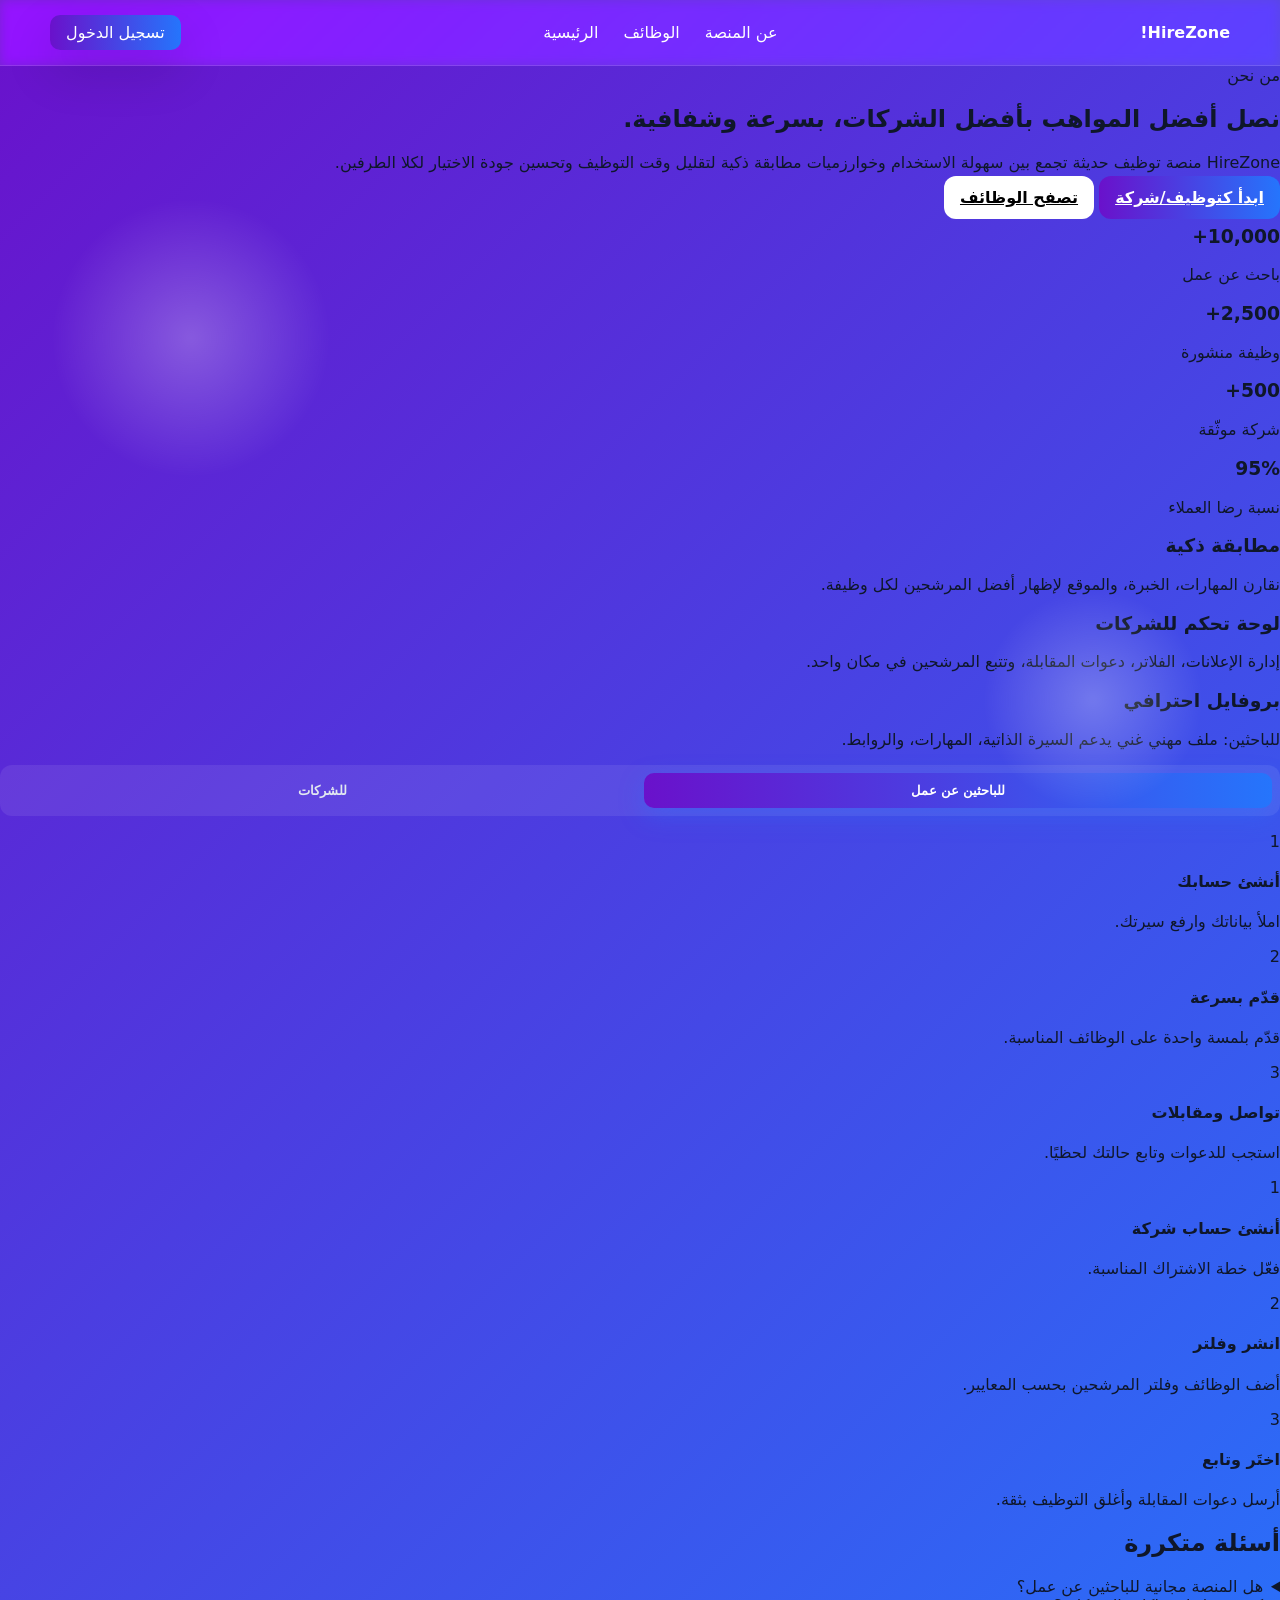
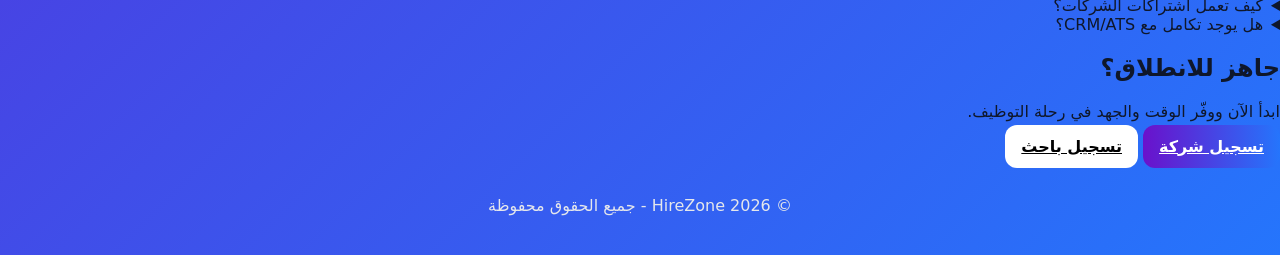
==== about.html @ fec482b3 "Create about.html" ====
<!DOCTYPE html>
<html lang="ar" dir="rtl">
<head>
  <meta charset="UTF-8">
  <meta name="viewport" content="width=device-width, initial-scale=1.0">
  <title>عن المنصة | HireZone</title>
  <link rel="stylesheet" href="styles.css">
</head>
<body>
  <header>
    <div class="container nav">
      <div class="logo">HireZone!</div>
      <nav>
        <a href="about.html" class="active">عن المنصة</a>
        <a href="#">الوظائف</a>
        <a href="index.html">الرئيسية</a>
      </nav>
      <a href="login.html" class="login-btn">تسجيل الدخول</a>
    </div>
  </header>

  <!-- Hero -->
  <section class="about-hero">
    <div class="shell">
      <span class="pill">من نحن</span>
      <h1>نصل أفضل المواهب بأفضل الشركات، بسرعة وشفافية.</h1>
      <p>HireZone منصة توظيف حديثة تجمع بين سهولة الاستخدام وخوارزميات مطابقة ذكية لتقليل وقت التوظيف وتحسين جودة الاختيار لكلا الطرفين.</p>
      <div class="hero-cta">
        <a href="login.html" class="btn primary">ابدأ كتوظيف/شركة</a>
        <a href="#" class="btn secondary">تصفح الوظائف</a>
      </div>
    </div>
    <!-- فقاعات خلفية خفيفة -->
    <div class="bg-bubble b1"></div>
    <div class="bg-bubble b2"></div>
  </section>

  <!-- KPIs -->
  <section class="kpis container-narrow">
    <div class="kpi"><h3>10,000+</h3><p>باحث عن عمل</p></div>
    <div class="kpi"><h3>2,500+</h3><p>وظيفة منشورة</p></div>
    <div class="kpi"><h3>500+</h3><p>شركة موثّقة</p></div>
    <div class="kpi"><h3>95%</h3><p>نسبة رضا العملاء</p></div>
  </section>

  <!-- لماذا HireZone -->
  <section class="container-narrow about-grid">
    <article class="feature">
      <h3>مطابقة ذكية</h3>
      <p>نقارن المهارات، الخبرة، والموقع لإظهار أفضل المرشحين لكل وظيفة.</p>
    </article>
    <article class="feature">
      <h3>لوحة تحكم للشركات</h3>
      <p>إدارة الإعلانات، الفلاتر، دعوات المقابلة، وتتبع المرشحين في مكان واحد.</p>
    </article>
    <article class="feature">
      <h3>بروفايل احترافي</h3>
      <p>للباحثين: ملف مهني غني يدعم السيرة الذاتية، المهارات، والروابط.</p>
    </article>
  </section>

  <!-- كيف تعمل -->
  <section class="how-it-works container-narrow">
    <div class="tabs small" role="tablist" aria-label="كيف تعمل المنصة">
      <button class="tab active" data-tab="seek">للباحثين عن عمل</button>
      <button class="tab" data-tab="comp">للشركات</button>
    </div>

    <div id="steps-seek" class="stepper visible">
      <div class="step">
        <span class="badge">1</span>
        <div><h4>أنشئ حسابك</h4><p>املأ بياناتك وارفع سيرتك.</p></div>
      </div>
      <div class="step">
        <span class="badge">2</span>
        <div><h4>قدّم بسرعة</h4><p>قدّم بلمسة واحدة على الوظائف المناسبة.</p></div>
      </div>
      <div class="step">
        <span class="badge">3</span>
        <div><h4>تواصل ومقابلات</h4><p>استجب للدعوات وتابع حالتك لحظيًا.</p></div>
      </div>
    </div>

    <div id="steps-comp" class="stepper">
      <div class="step">
        <span class="badge">1</span>
        <div><h4>أنشئ حساب شركة</h4><p>فعّل خطة الاشتراك المناسبة.</p></div>
      </div>
      <div class="step">
        <span class="badge">2</span>
        <div><h4>انشر وفلتر</h4><p>أضف الوظائف وفلتر المرشحين بحسب المعايير.</p></div>
      </div>
      <div class="step">
        <span class="badge">3</span>
        <div><h4>اختَر وتابع</h4><p>أرسل دعوات المقابلة وأغلق التوظيف بثقة.</p></div>
      </div>
    </div>
  </section>

  <!-- أسئلة متكررة -->
  <section class="container-narrow faq">
    <h2>أسئلة متكررة</h2>
    <details class="acc">
      <summary>هل المنصة مجانية للباحثين عن عمل؟</summary>
      <p>نعم، إنشاء الحساب والتقديم على الوظائف مجاني للباحثين عن عمل.</p>
    </details>
    <details class="acc">
      <summary>كيف تعمل اشتراكات الشركات؟</summary>
      <p>خطط مرنة بحسب عدد الإعلانات والوصول لملفات المرشحين.</p>
    </details>
    <details class="acc">
      <summary>هل يوجد تكامل مع CRM/ATS؟</summary>
      <p>نعم، نوفر تكاملات API جاهزة ويمكن تخصيصها حسب احتياجكم.</p>
    </details>
  </section>

  <!-- CTA نهائي -->
  <section class="container-narrow final-cta">
    <h2>جاهز للانطلاق؟</h2>
    <p>ابدأ الآن ووفّر الوقت والجهد في رحلة التوظيف.</p>
    <div>
      <a href="login.html" class="btn primary">تسجيل شركة</a>
      <a href="login.html" class="btn secondary">تسجيل باحث</a>
    </div>
  </section>

  <footer>
    <p>© <span id="year"></span> HireZone - جميع الحقوق محفوظة</p>
  </footer>

  <script>
    document.getElementById('year').textContent = new Date().getFullYear();

    // تبويب "كيف تعمل"
    const tabButtons = document.querySelectorAll('.how-it-works .tab');
    const seek = document.getElementById('steps-seek');
    const comp = document.getElementById('steps-comp');
    tabButtons.forEach(b => {
      b.addEventListener('click', () => {
        tabButtons.forEach(x => x.classList.remove('active'));
        b.classList.add('active');
        const isSeek = b.dataset.tab === 'seek';
        seek.classList.toggle('visible', isSeek);
        comp.classList.toggle('visible', !isSeek);
      });
    });
  </script>
</body>
</html>
---- styles.css ----
:root{
  --indigo:#6a11cb;
  --blue:#2575fc;
  --ink:#0f172a;
  --muted:#64748b;
  --panel:#ffffff;
  --ring:rgba(37,117,252,.25);
  --shadow:0 20px 50px rgba(2,6,23,.15);
  --radius:16px;
}
*{box-sizing:border-box}
body{
  margin:0;
  font-family:'Tajawal',system-ui,-apple-system,Segoe UI,Roboto,'Helvetica Neue',Arial;
  color:#0f172a;
  background:linear-gradient(135deg,var(--indigo) 0%,var(--blue) 100%);
}

/* ===== الرئيسية ===== */
.container{display:flex;justify-content:space-between;align-items:center;padding:15px 50px}
header{background:rgba(255,255,255,.08);backdrop-filter:saturate(160%) blur(6px);border-bottom:1px solid rgba(255,255,255,.12)}
.logo{font-weight:800;color:#fff}
nav a{margin:0 10px;color:#fff;text-decoration:none}
.login-btn{padding:8px 16px;border-radius:10px;background:linear-gradient(90deg,var(--indigo),var(--blue));color:#fff;text-decoration:none;box-shadow:var(--shadow)}
.hero{text-align:center;color:#fff;padding:80px 16px}
.hero h1{font-size:42px;margin:0 0 12px}
.hero h1 span{color:#ffdf5d}
.hero p{opacity:.9}
.buttons .btn{display:inline-block;margin:6px 8px;padding:12px 18px;border-radius:10px;text-decoration:none}
.btn.primary{background:linear-gradient(90deg,var(--indigo),var(--blue));color:#fff}
.btn.secondary{background:#fff;color:#000}
.stats{display:flex;justify-content:center;gap:30px;flex-wrap:wrap;background:rgba(255,255,255,.08);padding:24px 16px;margin:24px}
.stat h2{color:#fff;margin:0}
.stat p{color:#e5e7eb;margin:6px 0 0}
footer{color:#e5e7eb;text-align:center;padding:24px}

/* ===== تسجيل الدخول ===== */
.login-page{min-height:100vh;position:relative;color:#fff;overflow:hidden}
.glass-header,.glass-footer{background:rgba(255,255,255,.06);backdrop-filter:saturate(160%) blur(6px);border-bottom:1px solid rgba(255,255,255,.12)}
.glass-footer{border-top:1px solid rgba(255,255,255,.12);border-bottom:0}

/* فقاعات */
.bg-bubble{position:absolute;border-radius:50%;filter:blur(2px);opacity:.25;pointer-events:none}
.b1{width:280px;height:280px;left:4%;top:22%;background:radial-gradient(closest-side,#fff,transparent);animation:float 12s ease-in-out infinite}
.b2{width:220px;height:220px;right:6%;bottom:10%;background:radial-gradient(closest-side,#fff,transparent);animation:float 11s 1.5s ease-in-out infinite}
.b3{width:140px;height:140px;right:20%;top:12%;background:radial-gradient(closest-side,#fff,transparent);animation:float 10s .8s ease-in-out infinite}
@keyframes float{50%{transform:translateY(-15px)}}

.login-hero{min-height:calc(100vh - 140px);display:grid;place-items:center;padding:40px 16px}
.glass{background:rgba(255,255,255,.08);backdrop-filter:saturate(160%) blur(18px);border:1px solid rgba(255,255,255,.35)}
.login-card{width:100%;max-width:560px;border-radius:22px;box-shadow:var(--shadow);padding:28px;color:#f8fafc}
.login-logo{width:56px;height:56px;border-radius:16px;margin:0 auto 12px;background:linear-gradient(135deg,var(--indigo),var(--blue));display:grid;place-items:center;font-size:26px;box-shadow:0 10px 30px rgba(37,117,252,.35)}
.login-title{margin:0;text-align:center}
.login-sub{text-align:center;color:#cbd5e1;margin:6px 0 16px}

/* Tabs */
.tabs{display:grid;grid-template-columns:1fr 1fr;gap:8px;background:rgba(255,255,255,.08);padding:8px;border-radius:12px;margin-bottom:16px}
.tab{display:flex;align-items:center;justify-content:center;gap:8px;padding:10px 12px;border-radius:10px;border:0;background:transparent;color:#e2e8f0;cursor:pointer;font-weight:700;transition:.2s}
.tab svg{opacity:.9}
.tab.active{background:linear-gradient(90deg,var(--indigo),var(--blue));color:#fff;box-shadow:0 8px 24px rgba(37,117,252,.35)}

/* Inputs */
.form{display:none;animation:fade .25s ease}
.form.visible{display:block}
@keyframes fade{from{opacity:0;translate:0 4px}to{opacity:1;translate:0 0}}

.field{display:block;margin-bottom:12px}
.field > span{display:block;color:#e5e7eb;margin:4px 4px 8px;font-size:14px}
.with-icon{display:flex;align-items:center;gap:10px;border:1px solid rgba(255,255,255,.35);border-radius:12px;padding:10px 12px;background:rgba(255,255,255,.06)}
.with-icon svg{width:18px;height:18px;color:#e2e8f0}
.with-icon input{flex:1;border:0;outline:0;background:transparent;color:#fff;font-size:15px}
.with-icon input::placeholder{color:#cbd5e1}
.with-icon:focus-within{border-color:#ffffff;box-shadow:0 0 0 4px var(--ring)}

.check{display:inline-flex;align-items:center;gap:8px;color:#e2e8f0;font-size:14px;margin:6px 0 14px}

/* Buttons */
.btn{border:0;border-radius:12px;padding:12px 16px;cursor:pointer;font-weight:800}
.btn.full{width:100%}
.btn.gradient{background:linear-gradient(90deg,var(--indigo),var(--blue));color:#fff;box-shadow:0 10px 30px rgba(37,117,252,.35);transition:transform .08s ease, box-shadow .2s ease}
.btn.gradient:hover{transform:translateY(-1px);box-shadow:0 16px 40px rgba(37,117,252,.45)}
.btn.outline{background:#fff;color:#0f172a;border:1px solid #e2e8f0}

/* Helpers */
.helpers{display:flex;justify-content:center;align-items:center;gap:10px;margin-top:12px;font-size:14px}
.helpers a{color:#dbeafe;text-decoration:none}
.helpers a:hover{text-decoration:underline}

@media (max-width:560px){
  .container{padding:12px 16px}
  .login-card{border-radius:18px;padding:22px}
}
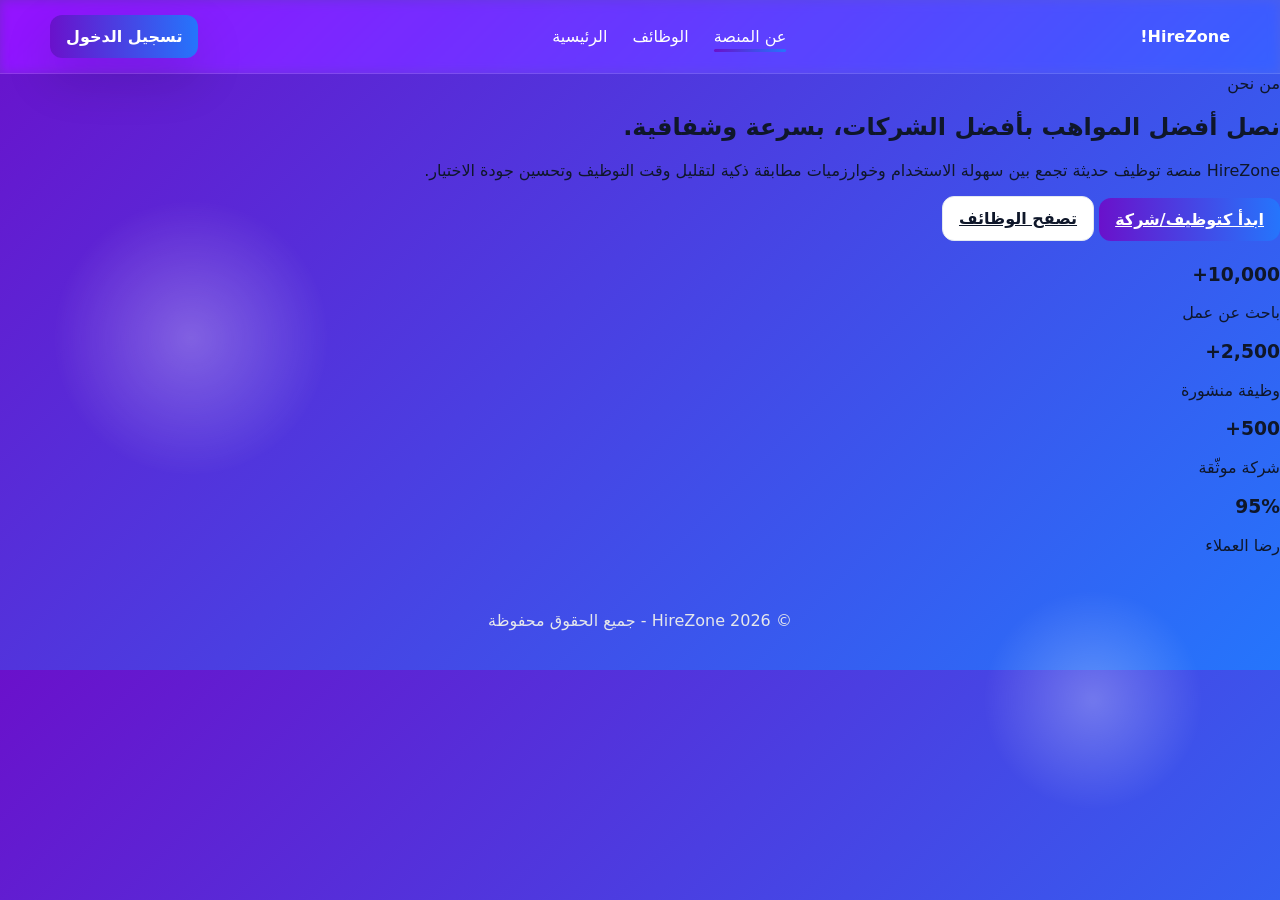
==== commit 039b62ab: "Add files via upload" ====
--- a/about.html
+++ b/about.html
@@ -15,135 +15,36 @@
         <a href="#">الوظائف</a>
         <a href="index.html">الرئيسية</a>
       </nav>
-      <a href="login.html" class="login-btn">تسجيل الدخول</a>
+      <a href="login.html" class="login-btn btn ripple">تسجيل الدخول</a>
     </div>
   </header>
 
-  <!-- Hero -->
   <section class="about-hero">
-    <div class="shell">
+    <div class="shell" data-reveal>
       <span class="pill">من نحن</span>
       <h1>نصل أفضل المواهب بأفضل الشركات، بسرعة وشفافية.</h1>
-      <p>HireZone منصة توظيف حديثة تجمع بين سهولة الاستخدام وخوارزميات مطابقة ذكية لتقليل وقت التوظيف وتحسين جودة الاختيار لكلا الطرفين.</p>
+      <p>HireZone منصة توظيف حديثة تجمع بين سهولة الاستخدام وخوارزميات مطابقة ذكية لتقليل وقت التوظيف وتحسين جودة الاختيار.</p>
       <div class="hero-cta">
-        <a href="login.html" class="btn primary">ابدأ كتوظيف/شركة</a>
-        <a href="#" class="btn secondary">تصفح الوظائف</a>
+        <a href="login.html" class="btn primary ripple">ابدأ كتوظيف/شركة</a>
+        <a href="#" class="btn secondary ripple">تصفح الوظائف</a>
       </div>
     </div>
-    <!-- فقاعات خلفية خفيفة -->
     <div class="bg-bubble b1"></div>
     <div class="bg-bubble b2"></div>
   </section>
 
-  <!-- KPIs -->
-  <section class="kpis container-narrow">
+  <section class="kpis container-narrow" data-reveal>
     <div class="kpi"><h3>10,000+</h3><p>باحث عن عمل</p></div>
     <div class="kpi"><h3>2,500+</h3><p>وظيفة منشورة</p></div>
     <div class="kpi"><h3>500+</h3><p>شركة موثّقة</p></div>
-    <div class="kpi"><h3>95%</h3><p>نسبة رضا العملاء</p></div>
-  </section>
-
-  <!-- لماذا HireZone -->
-  <section class="container-narrow about-grid">
-    <article class="feature">
-      <h3>مطابقة ذكية</h3>
-      <p>نقارن المهارات، الخبرة، والموقع لإظهار أفضل المرشحين لكل وظيفة.</p>
-    </article>
-    <article class="feature">
-      <h3>لوحة تحكم للشركات</h3>
-      <p>إدارة الإعلانات، الفلاتر، دعوات المقابلة، وتتبع المرشحين في مكان واحد.</p>
-    </article>
-    <article class="feature">
-      <h3>بروفايل احترافي</h3>
-      <p>للباحثين: ملف مهني غني يدعم السيرة الذاتية، المهارات، والروابط.</p>
-    </article>
-  </section>
-
-  <!-- كيف تعمل -->
-  <section class="how-it-works container-narrow">
-    <div class="tabs small" role="tablist" aria-label="كيف تعمل المنصة">
-      <button class="tab active" data-tab="seek">للباحثين عن عمل</button>
-      <button class="tab" data-tab="comp">للشركات</button>
-    </div>
-
-    <div id="steps-seek" class="stepper visible">
-      <div class="step">
-        <span class="badge">1</span>
-        <div><h4>أنشئ حسابك</h4><p>املأ بياناتك وارفع سيرتك.</p></div>
-      </div>
-      <div class="step">
-        <span class="badge">2</span>
-        <div><h4>قدّم بسرعة</h4><p>قدّم بلمسة واحدة على الوظائف المناسبة.</p></div>
-      </div>
-      <div class="step">
-        <span class="badge">3</span>
-        <div><h4>تواصل ومقابلات</h4><p>استجب للدعوات وتابع حالتك لحظيًا.</p></div>
-      </div>
-    </div>
-
-    <div id="steps-comp" class="stepper">
-      <div class="step">
-        <span class="badge">1</span>
-        <div><h4>أنشئ حساب شركة</h4><p>فعّل خطة الاشتراك المناسبة.</p></div>
-      </div>
-      <div class="step">
-        <span class="badge">2</span>
-        <div><h4>انشر وفلتر</h4><p>أضف الوظائف وفلتر المرشحين بحسب المعايير.</p></div>
-      </div>
-      <div class="step">
-        <span class="badge">3</span>
-        <div><h4>اختَر وتابع</h4><p>أرسل دعوات المقابلة وأغلق التوظيف بثقة.</p></div>
-      </div>
-    </div>
-  </section>
-
-  <!-- أسئلة متكررة -->
-  <section class="container-narrow faq">
-    <h2>أسئلة متكررة</h2>
-    <details class="acc">
-      <summary>هل المنصة مجانية للباحثين عن عمل؟</summary>
-      <p>نعم، إنشاء الحساب والتقديم على الوظائف مجاني للباحثين عن عمل.</p>
-    </details>
-    <details class="acc">
-      <summary>كيف تعمل اشتراكات الشركات؟</summary>
-      <p>خطط مرنة بحسب عدد الإعلانات والوصول لملفات المرشحين.</p>
-    </details>
-    <details class="acc">
-      <summary>هل يوجد تكامل مع CRM/ATS؟</summary>
-      <p>نعم، نوفر تكاملات API جاهزة ويمكن تخصيصها حسب احتياجكم.</p>
-    </details>
-  </section>
-
-  <!-- CTA نهائي -->
-  <section class="container-narrow final-cta">
-    <h2>جاهز للانطلاق؟</h2>
-    <p>ابدأ الآن ووفّر الوقت والجهد في رحلة التوظيف.</p>
-    <div>
-      <a href="login.html" class="btn primary">تسجيل شركة</a>
-      <a href="login.html" class="btn secondary">تسجيل باحث</a>
-    </div>
+    <div class="kpi"><h3>95%</h3><p>رضا العملاء</p></div>
   </section>
 
   <footer>
     <p>© <span id="year"></span> HireZone - جميع الحقوق محفوظة</p>
   </footer>
 
-  <script>
-    document.getElementById('year').textContent = new Date().getFullYear();
-
-    // تبويب "كيف تعمل"
-    const tabButtons = document.querySelectorAll('.how-it-works .tab');
-    const seek = document.getElementById('steps-seek');
-    const comp = document.getElementById('steps-comp');
-    tabButtons.forEach(b => {
-      b.addEventListener('click', () => {
-        tabButtons.forEach(x => x.classList.remove('active'));
-        b.classList.add('active');
-        const isSeek = b.dataset.tab === 'seek';
-        seek.classList.toggle('visible', isSeek);
-        comp.classList.toggle('visible', !isSeek);
-      });
-    });
-  </script>
+  <script src="app.js"></script>
+  <script>document.getElementById('year').textContent=new Date().getFullYear();</script>
 </body>
-</html>
+</html>
--- a/styles.css
+++ b/styles.css
@@ -1,3 +1,4 @@
+
 :root{
   --indigo:#6a11cb;
   --blue:#2575fc;
@@ -9,83 +10,76 @@
   --radius:16px;
 }
 *{box-sizing:border-box}
-body{
-  margin:0;
-  font-family:'Tajawal',system-ui,-apple-system,Segoe UI,Roboto,'Helvetica Neue',Arial;
-  color:#0f172a;
-  background:linear-gradient(135deg,var(--indigo) 0%,var(--blue) 100%);
-}
+body{margin:0;font-family:'Tajawal',system-ui,-apple-system,Segoe UI,Roboto,'Helvetica Neue',Arial;color:#0f172a;background:linear-gradient(135deg,var(--indigo) 0%,var(--blue) 100%)}
 
-/* ===== الرئيسية ===== */
+/* Header + home */
 .container{display:flex;justify-content:space-between;align-items:center;padding:15px 50px}
 header{background:rgba(255,255,255,.08);backdrop-filter:saturate(160%) blur(6px);border-bottom:1px solid rgba(255,255,255,.12)}
 .logo{font-weight:800;color:#fff}
-nav a{margin:0 10px;color:#fff;text-decoration:none}
-.login-btn{padding:8px 16px;border-radius:10px;background:linear-gradient(90deg,var(--indigo),var(--blue));color:#fff;text-decoration:none;box-shadow:var(--shadow)}
+nav a{margin:0 10px;color:#fff;text-decoration:none;position:relative}
+nav a.active::after{content:"";position:absolute;left:0;right:0;bottom:-6px;height:3px;border-radius:6px;background:linear-gradient(90deg,var(--indigo),var(--blue))}
+.btn{display:inline-block;border:0;border-radius:12px;padding:12px 16px;cursor:pointer;font-weight:800}
+.login-btn{background:linear-gradient(90deg,var(--indigo),var(--blue));color:#fff;text-decoration:none;box-shadow:var(--shadow)}
 .hero{text-align:center;color:#fff;padding:80px 16px}
-.hero h1{font-size:42px;margin:0 0 12px}
+.hero h1{font-size:42px;margin:0 0 12px;opacity:0;transform:translateY(10px);}
 .hero h1 span{color:#ffdf5d}
-.hero p{opacity:.9}
-.buttons .btn{display:inline-block;margin:6px 8px;padding:12px 18px;border-radius:10px;text-decoration:none}
+.hero p{opacity:0;transform:translateY(10px)}
+.buttons .btn{margin:6px 8px}
 .btn.primary{background:linear-gradient(90deg,var(--indigo),var(--blue));color:#fff}
 .btn.secondary{background:#fff;color:#000}
-.stats{display:flex;justify-content:center;gap:30px;flex-wrap:wrap;background:rgba(255,255,255,.08);padding:24px 16px;margin:24px}
+.stats{display:flex;justify-content:center;gap:30px;flex-wrap:wrap;background:rgba(255,255,255,.08);padding:24px 16px;margin:24px;opacity:0;transform:translateY(10px)}
 .stat h2{color:#fff;margin:0}
 .stat p{color:#e5e7eb;margin:6px 0 0}
 footer{color:#e5e7eb;text-align:center;padding:24px}
 
-/* ===== تسجيل الدخول ===== */
+/* Login page */
 .login-page{min-height:100vh;position:relative;color:#fff;overflow:hidden}
 .glass-header,.glass-footer{background:rgba(255,255,255,.06);backdrop-filter:saturate(160%) blur(6px);border-bottom:1px solid rgba(255,255,255,.12)}
 .glass-footer{border-top:1px solid rgba(255,255,255,.12);border-bottom:0}
-
-/* فقاعات */
 .bg-bubble{position:absolute;border-radius:50%;filter:blur(2px);opacity:.25;pointer-events:none}
 .b1{width:280px;height:280px;left:4%;top:22%;background:radial-gradient(closest-side,#fff,transparent);animation:float 12s ease-in-out infinite}
 .b2{width:220px;height:220px;right:6%;bottom:10%;background:radial-gradient(closest-side,#fff,transparent);animation:float 11s 1.5s ease-in-out infinite}
 .b3{width:140px;height:140px;right:20%;top:12%;background:radial-gradient(closest-side,#fff,transparent);animation:float 10s .8s ease-in-out infinite}
 @keyframes float{50%{transform:translateY(-15px)}}
-
 .login-hero{min-height:calc(100vh - 140px);display:grid;place-items:center;padding:40px 16px}
 .glass{background:rgba(255,255,255,.08);backdrop-filter:saturate(160%) blur(18px);border:1px solid rgba(255,255,255,.35)}
-.login-card{width:100%;max-width:560px;border-radius:22px;box-shadow:var(--shadow);padding:28px;color:#f8fafc}
+.login-card{width:100%;max-width:560px;border-radius:22px;box-shadow:var(--shadow);padding:28px;color:#f8fafc;transition:transform .15s ease, box-shadow .2s ease}
+.login-card:hover{transform:translateY(-2px);box-shadow:0 26px 60px rgba(2,6,23,.22)}
 .login-logo{width:56px;height:56px;border-radius:16px;margin:0 auto 12px;background:linear-gradient(135deg,var(--indigo),var(--blue));display:grid;place-items:center;font-size:26px;box-shadow:0 10px 30px rgba(37,117,252,.35)}
 .login-title{margin:0;text-align:center}
 .login-sub{text-align:center;color:#cbd5e1;margin:6px 0 16px}
-
-/* Tabs */
 .tabs{display:grid;grid-template-columns:1fr 1fr;gap:8px;background:rgba(255,255,255,.08);padding:8px;border-radius:12px;margin-bottom:16px}
 .tab{display:flex;align-items:center;justify-content:center;gap:8px;padding:10px 12px;border-radius:10px;border:0;background:transparent;color:#e2e8f0;cursor:pointer;font-weight:700;transition:.2s}
-.tab svg{opacity:.9}
 .tab.active{background:linear-gradient(90deg,var(--indigo),var(--blue));color:#fff;box-shadow:0 8px 24px rgba(37,117,252,.35)}
-
-/* Inputs */
 .form{display:none;animation:fade .25s ease}
 .form.visible{display:block}
 @keyframes fade{from{opacity:0;translate:0 4px}to{opacity:1;translate:0 0}}
-
-.field{display:block;margin-bottom:12px}
-.field > span{display:block;color:#e5e7eb;margin:4px 4px 8px;font-size:14px}
-.with-icon{display:flex;align-items:center;gap:10px;border:1px solid rgba(255,255,255,.35);border-radius:12px;padding:10px 12px;background:rgba(255,255,255,.06)}
-.with-icon svg{width:18px;height:18px;color:#e2e8f0}
-.with-icon input{flex:1;border:0;outline:0;background:transparent;color:#fff;font-size:15px}
-.with-icon input::placeholder{color:#cbd5e1}
-.with-icon:focus-within{border-color:#ffffff;box-shadow:0 0 0 4px var(--ring)}
-
+/* Floating labels */
+.field{position:relative;display:block;margin-bottom:14px}
+.field.float input{width:100%;border:1px solid rgba(255,255,255,.35);border-radius:12px;padding:18px 44px 12px 12px;background:rgba(255,255,255,.06);color:#fff;font-size:15px;outline:0;transition:.2s}
+.field.float span{position:absolute;right:44px;top:12px;color:#e5e7eb;pointer-events:none;transition:.15s;font-size:14px}
+.field.float .ico{position:absolute;right:12px;top:12px;color:#e2e8f0}
+.field.float input:placeholder-shown + span{top:12px;font-size:14px;opacity:.9}
+.field.float input:not(:placeholder-shown) + span,
+.field.float input:focus + span{top:-8px;background:rgba(15,23,42,.55);padding:0 6px;border-radius:8px;font-size:12px}
+.field.float input:focus{border-color:#ffffff;box-shadow:0 0 0 4px var(--ring)}
 .check{display:inline-flex;align-items:center;gap:8px;color:#e2e8f0;font-size:14px;margin:6px 0 14px}
-
-/* Buttons */
-.btn{border:0;border-radius:12px;padding:12px 16px;cursor:pointer;font-weight:800}
-.btn.full{width:100%}
 .btn.gradient{background:linear-gradient(90deg,var(--indigo),var(--blue));color:#fff;box-shadow:0 10px 30px rgba(37,117,252,.35);transition:transform .08s ease, box-shadow .2s ease}
 .btn.gradient:hover{transform:translateY(-1px);box-shadow:0 16px 40px rgba(37,117,252,.45)}
-.btn.outline{background:#fff;color:#0f172a;border:1px solid #e2e8f0}
-
-/* Helpers */
+.btn.secondary{background:#fff;color:#0f172a;border:1px solid #e2e8f0}
 .helpers{display:flex;justify-content:center;align-items:center;gap:10px;margin-top:12px;font-size:14px}
 .helpers a{color:#dbeafe;text-decoration:none}
 .helpers a:hover{text-decoration:underline}
 
+/* Reveal animation base */
+[data-reveal],[data-reveal-delay]{opacity:0;transform:translateY(10px)}
+
+/* Ripple effect */
+.ripple{position:relative;overflow:hidden;isolation:isolate}
+.ripple::after{content:"";position:absolute;inset:0;border-radius:inherit;opacity:0;transform:scale(.2);background:radial-gradient(closest-side,rgba(255,255,255,.35),transparent);transition:opacity .35s, transform .35s}
+.ripple:active::after{opacity:1;transform:scale(1)}
+
+/* Responsive */
 @media (max-width:560px){
   .container{padding:12px 16px}
   .login-card{border-radius:18px;padding:22px}
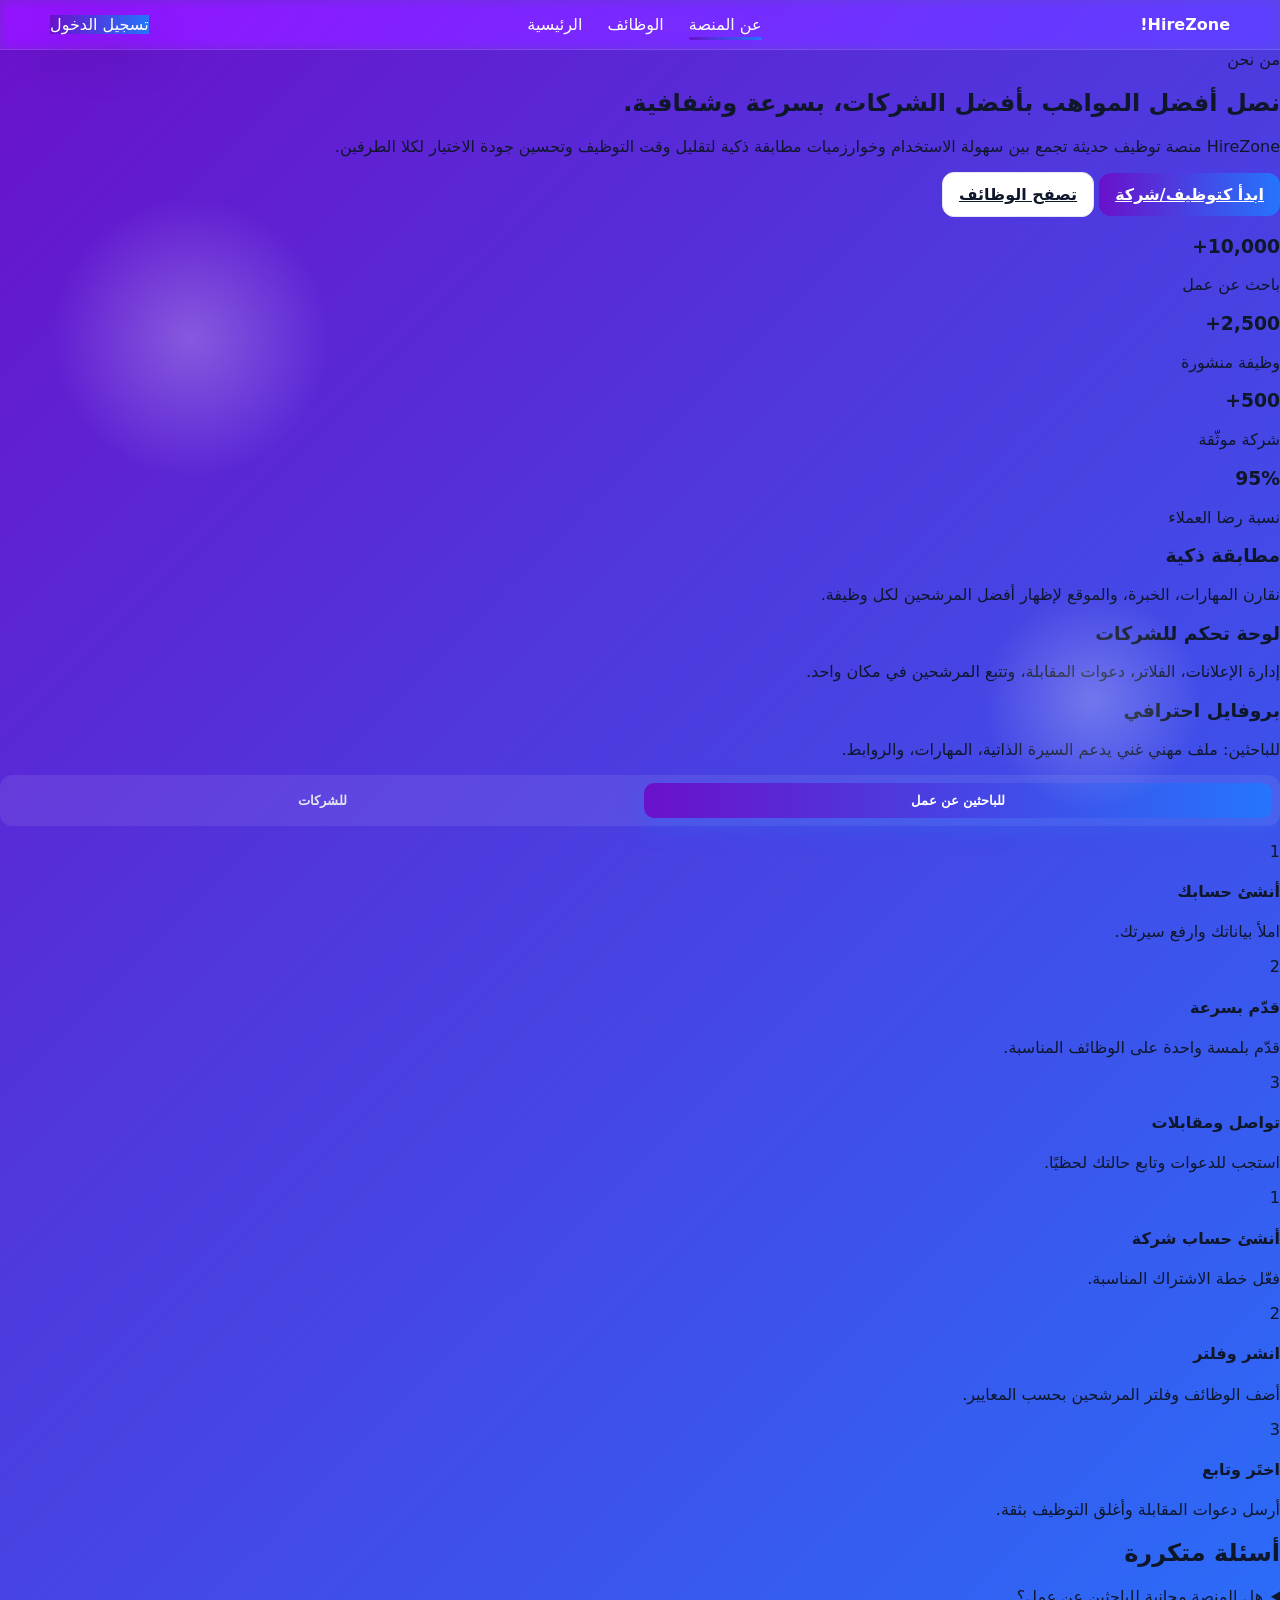
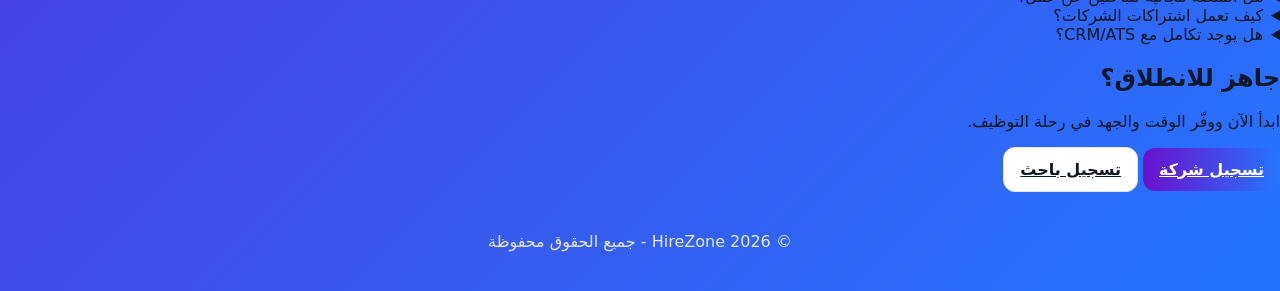
==== commit c43aec1a: "Update about.html" ====
--- a/about.html
+++ b/about.html
@@ -15,36 +15,135 @@
         <a href="#">الوظائف</a>
         <a href="index.html">الرئيسية</a>
       </nav>
-      <a href="login.html" class="login-btn btn ripple">تسجيل الدخول</a>
+      <a href="login.html" class="login-btn">تسجيل الدخول</a>
     </div>
   </header>
 
+  <!-- Hero -->
   <section class="about-hero">
-    <div class="shell" data-reveal>
+    <div class="shell">
       <span class="pill">من نحن</span>
       <h1>نصل أفضل المواهب بأفضل الشركات، بسرعة وشفافية.</h1>
-      <p>HireZone منصة توظيف حديثة تجمع بين سهولة الاستخدام وخوارزميات مطابقة ذكية لتقليل وقت التوظيف وتحسين جودة الاختيار.</p>
+      <p>HireZone منصة توظيف حديثة تجمع بين سهولة الاستخدام وخوارزميات مطابقة ذكية لتقليل وقت التوظيف وتحسين جودة الاختيار لكلا الطرفين.</p>
       <div class="hero-cta">
-        <a href="login.html" class="btn primary ripple">ابدأ كتوظيف/شركة</a>
-        <a href="#" class="btn secondary ripple">تصفح الوظائف</a>
+        <a href="login.html" class="btn primary">ابدأ كتوظيف/شركة</a>
+        <a href="#" class="btn secondary">تصفح الوظائف</a>
       </div>
     </div>
+    <!-- فقاعات خلفية خفيفة -->
     <div class="bg-bubble b1"></div>
     <div class="bg-bubble b2"></div>
   </section>
 
-  <section class="kpis container-narrow" data-reveal>
+  <!-- KPIs -->
+  <section class="kpis container-narrow">
     <div class="kpi"><h3>10,000+</h3><p>باحث عن عمل</p></div>
     <div class="kpi"><h3>2,500+</h3><p>وظيفة منشورة</p></div>
     <div class="kpi"><h3>500+</h3><p>شركة موثّقة</p></div>
-    <div class="kpi"><h3>95%</h3><p>رضا العملاء</p></div>
+    <div class="kpi"><h3>95%</h3><p>نسبة رضا العملاء</p></div>
+  </section>
+
+  <!-- لماذا HireZone -->
+  <section class="container-narrow about-grid">
+    <article class="feature">
+      <h3>مطابقة ذكية</h3>
+      <p>نقارن المهارات، الخبرة، والموقع لإظهار أفضل المرشحين لكل وظيفة.</p>
+    </article>
+    <article class="feature">
+      <h3>لوحة تحكم للشركات</h3>
+      <p>إدارة الإعلانات، الفلاتر، دعوات المقابلة، وتتبع المرشحين في مكان واحد.</p>
+    </article>
+    <article class="feature">
+      <h3>بروفايل احترافي</h3>
+      <p>للباحثين: ملف مهني غني يدعم السيرة الذاتية، المهارات، والروابط.</p>
+    </article>
+  </section>
+
+  <!-- كيف تعمل -->
+  <section class="how-it-works container-narrow">
+    <div class="tabs small" role="tablist" aria-label="كيف تعمل المنصة">
+      <button class="tab active" data-tab="seek">للباحثين عن عمل</button>
+      <button class="tab" data-tab="comp">للشركات</button>
+    </div>
+
+    <div id="steps-seek" class="stepper visible">
+      <div class="step">
+        <span class="badge">1</span>
+        <div><h4>أنشئ حسابك</h4><p>املأ بياناتك وارفع سيرتك.</p></div>
+      </div>
+      <div class="step">
+        <span class="badge">2</span>
+        <div><h4>قدّم بسرعة</h4><p>قدّم بلمسة واحدة على الوظائف المناسبة.</p></div>
+      </div>
+      <div class="step">
+        <span class="badge">3</span>
+        <div><h4>تواصل ومقابلات</h4><p>استجب للدعوات وتابع حالتك لحظيًا.</p></div>
+      </div>
+    </div>
+
+    <div id="steps-comp" class="stepper">
+      <div class="step">
+        <span class="badge">1</span>
+        <div><h4>أنشئ حساب شركة</h4><p>فعّل خطة الاشتراك المناسبة.</p></div>
+      </div>
+      <div class="step">
+        <span class="badge">2</span>
+        <div><h4>انشر وفلتر</h4><p>أضف الوظائف وفلتر المرشحين بحسب المعايير.</p></div>
+      </div>
+      <div class="step">
+        <span class="badge">3</span>
+        <div><h4>اختَر وتابع</h4><p>أرسل دعوات المقابلة وأغلق التوظيف بثقة.</p></div>
+      </div>
+    </div>
+  </section>
+
+  <!-- أسئلة متكررة -->
+  <section class="container-narrow faq">
+    <h2>أسئلة متكررة</h2>
+    <details class="acc">
+      <summary>هل المنصة مجانية للباحثين عن عمل؟</summary>
+      <p>نعم، إنشاء الحساب والتقديم على الوظائف مجاني للباحثين عن عمل.</p>
+    </details>
+    <details class="acc">
+      <summary>كيف تعمل اشتراكات الشركات؟</summary>
+      <p>خطط مرنة بحسب عدد الإعلانات والوصول لملفات المرشحين.</p>
+    </details>
+    <details class="acc">
+      <summary>هل يوجد تكامل مع CRM/ATS؟</summary>
+      <p>نعم، نوفر تكاملات API جاهزة ويمكن تخصيصها حسب احتياجكم.</p>
+    </details>
+  </section>
+
+  <!-- CTA نهائي -->
+  <section class="container-narrow final-cta">
+    <h2>جاهز للانطلاق؟</h2>
+    <p>ابدأ الآن ووفّر الوقت والجهد في رحلة التوظيف.</p>
+    <div>
+      <a href="login.html" class="btn primary">تسجيل شركة</a>
+      <a href="login.html" class="btn secondary">تسجيل باحث</a>
+    </div>
   </section>
 
   <footer>
     <p>© <span id="year"></span> HireZone - جميع الحقوق محفوظة</p>
   </footer>
 
-  <script src="app.js"></script>
-  <script>document.getElementById('year').textContent=new Date().getFullYear();</script>
+  <script>
+    document.getElementById('year').textContent = new Date().getFullYear();
+
+    // تبويب "كيف تعمل"
+    const tabButtons = document.querySelectorAll('.how-it-works .tab');
+    const seek = document.getElementById('steps-seek');
+    const comp = document.getElementById('steps-comp');
+    tabButtons.forEach(b => {
+      b.addEventListener('click', () => {
+        tabButtons.forEach(x => x.classList.remove('active'));
+        b.classList.add('active');
+        const isSeek = b.dataset.tab === 'seek';
+        seek.classList.toggle('visible', isSeek);
+        comp.classList.toggle('visible', !isSeek);
+      });
+    });
+  </script>
 </body>
-</html>+</html>
